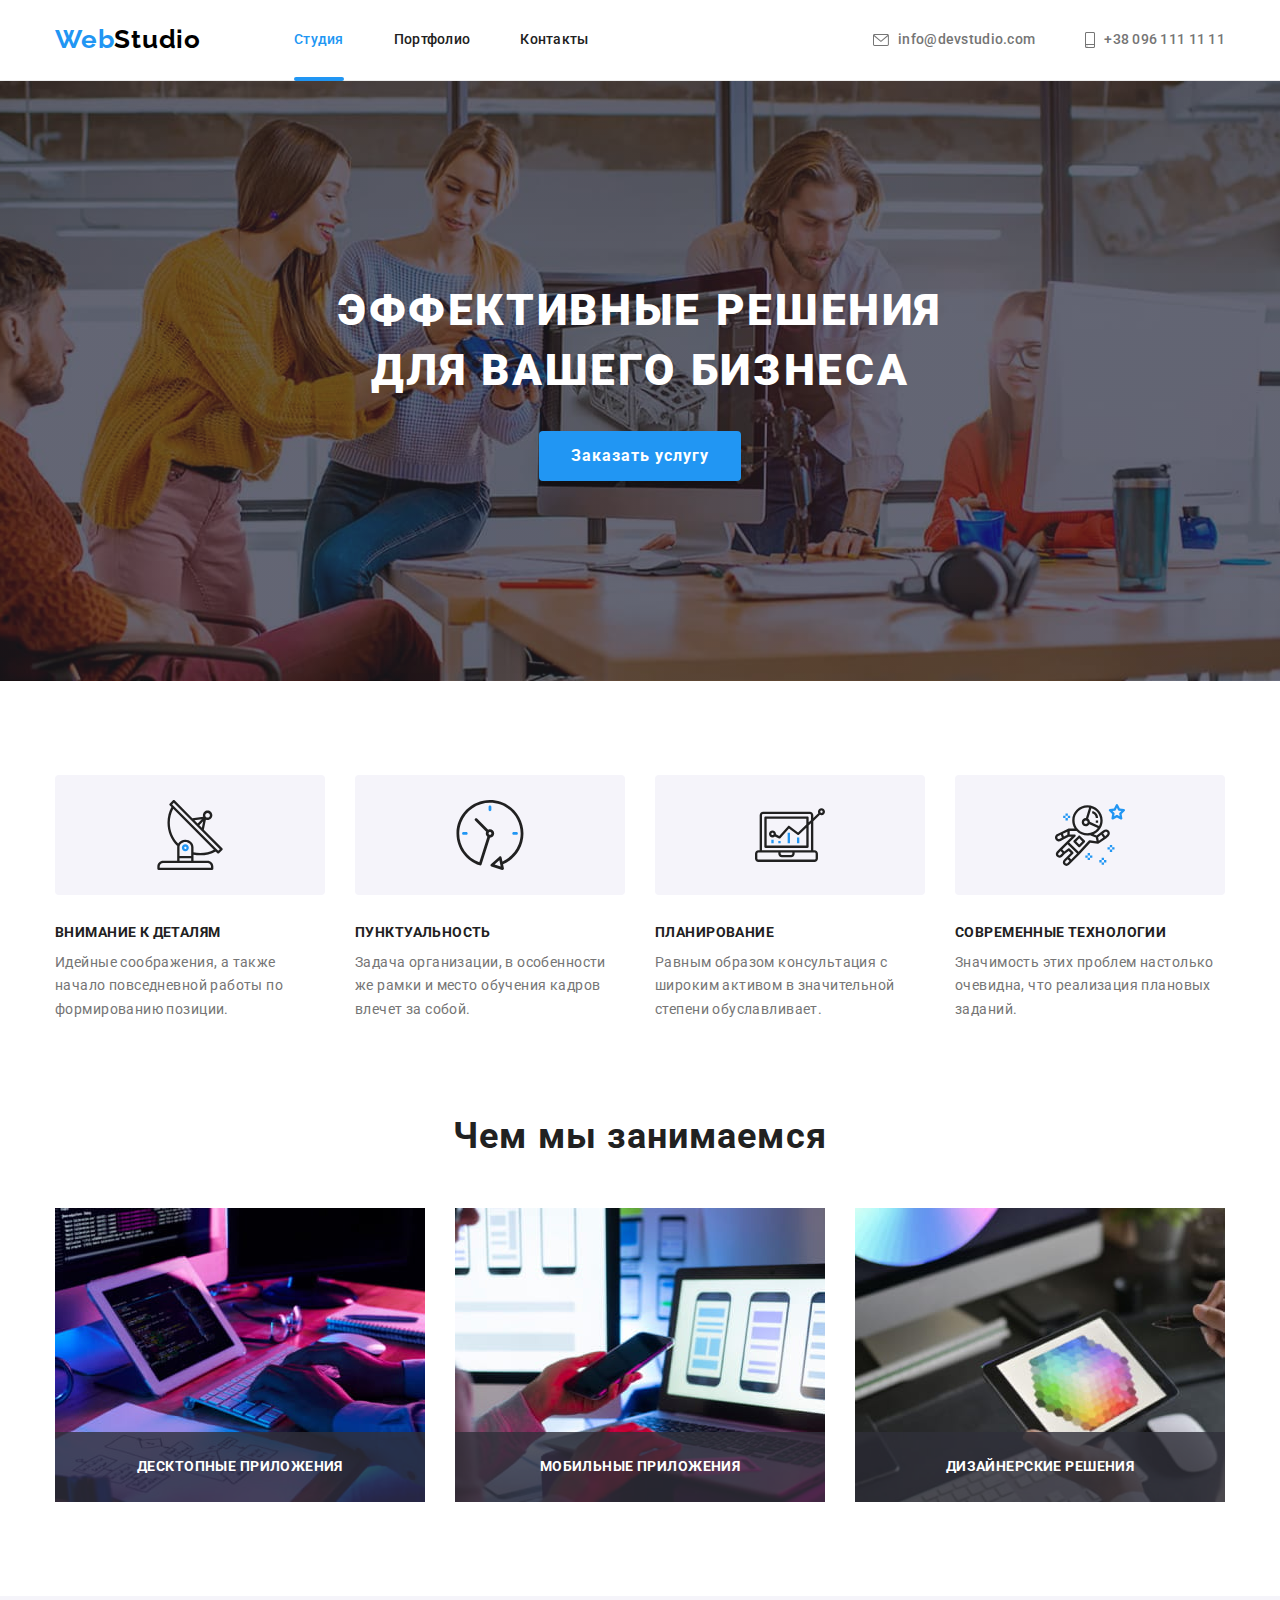
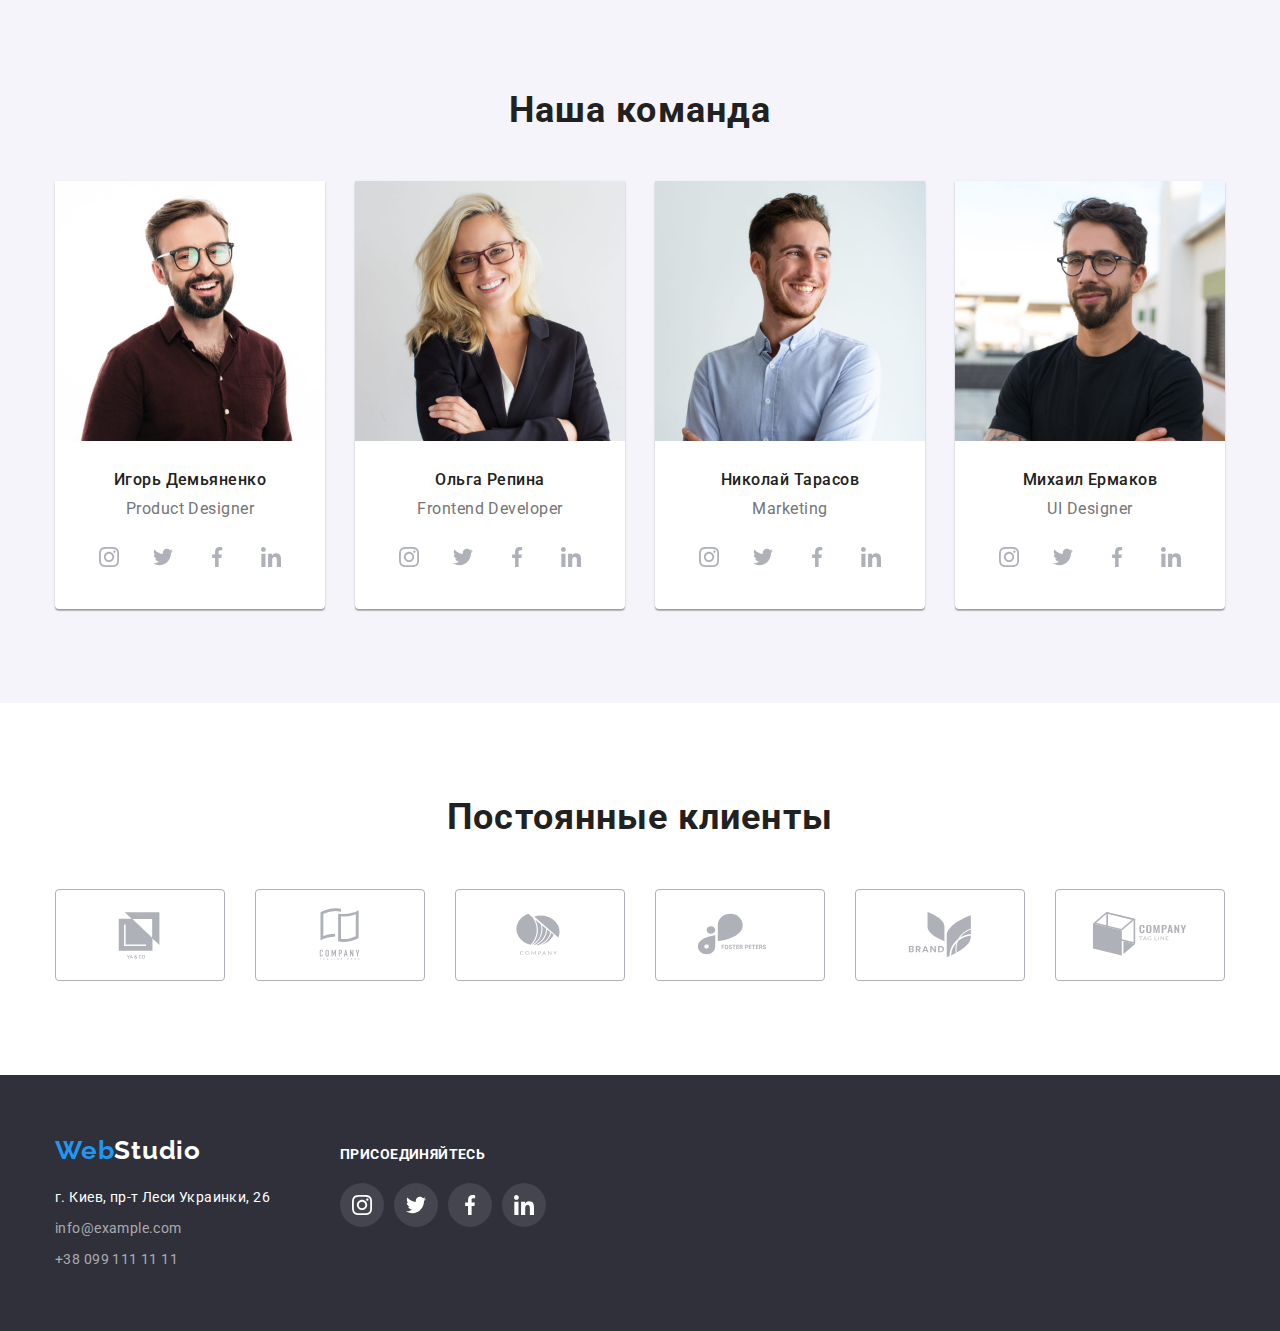
==== index.html @ 6e62b249 "start" ====
<!DOCTYPE html>
<html lang="en">
<head>
    <meta charset="UTF-8">
    <meta http-equiv="X-UA-Compatible" content="IE=edge">
    <meta name="viewport" content="width=device-width, initial-scale=1.0">
    <title>goit-markup-hw-05</title>
    <link rel="stylesheet" href="./css/modernnormalize.css">
    <link rel="stylesheet" href="./css/style.css">
    <link rel="preconnect" href="https://fonts.googleapis.com">
    <link rel="preconnect" href="https://fonts.gstatic.com" crossorigin>
    <link href="https://fonts.googleapis.com/css2?family=Montserrat:wght@400;700&family=Raleway:wght@700&family=Roboto:wght@400;500;700;900&display=swap"
          rel="stylesheet">
</head>
<body>
    <!--Шапка-->
    <header class="headr">
        <div class="container">
            <nav class="navigation">
                <a href="./index.html" class="logo headers-logo link">
                    <span class="web">Web</span>Studio
                </a>
                <ul class="navig-list list">
                    <li class="headr-list-content"><a class="navig-link studio link" href="./index.html">Студия</a></li>
                    <li class="headr-list-content"><a class="navig-link link" href="./portfolio.html">Портфолио</a></li>
                    <li class="headr-list-content"><a class="navig-link link" href="">Контакты</a></li>
                </ul>
            </nav>
            <ul class="contacts-list list">
                <li class="headr-list-content"><a class="headers-contacts link" href="mailto:info@devstudio.com">
                    <svg class="headers-contacts-icon"><use href="./images/icons.svg#icon-mail"></use>
                    </svg>
                    info@devstudio.com
                </a>
                </li>
                <li class="headr-list-content"><a class="headers-contacts link" href="tel:+380961111111">
                    <svg class="headers-contacts-tel">
                        <use href="./images/icons.svg#icon-smartphone"></use>
                    </svg>
                    +38 096 111 11 11
                </a></li>
            </ul>
        </div> 
                
    </header>
    <main>
    <!--Герой-->   
        <section class="hero">
            <div class="container">
                <h1 class="hero-title title">Эффективные решения для вашего бизнеса</h1>
                <button data-modal-open class="main-butn" type="button">Заказать услугу</button>
            </div>
            <div data-modal class="backdrop is-hidden">
                <div class="modal">
                    
                    <button  data-modal-close class="close-btn" type="button">
                        <svg width="18px" height="18px" class="svg-close">
                            <use href="./images/icons.svg#icon-close">

                            </use>
                        </svg>
                    </button>
                    
                </div>

            </div>
        </section>
    <!--Наши плюсы (скрытый заголовок)--> 
    <section class="services section">
        <div class="container">
            <!-- Скрытый заголовок-->
            <h2 class="visually-hidden">Наши плюсы</h2>
            <ul class="services-list list">
                <li class="services-list-content">
                    <div class="services-picture">
                        <svg class="services-icon">
                            <use href="./images/icons.svg#icon-antenna">
                            </use>
                        </svg>
                    </div>
                    <h3 class="services-titles">Внимание к деталям</h3>
                    <p class="services-description">Идейные соображения, а также начало повседневной работы по формированию позиции.
                    </p>
                </li>
                <li class="services-list-content">
                    <div class="services-picture">
                        <svg class="services-icon">
                            <use href="./images/icons.svg#icon-clock">
                            </use>
                        </svg>
                    </div>
                    <h3 class="services-titles">Пунктуальность</h3>
                    <p class="services-description">Задача организации, в особенности же рамки и место обучения кадров влечет за
                        собой.</p>
                </li>
                <li class="services-list-content">
                    <div class="services-picture">
                        <svg class="services-icon">
                            <use href="./images/icons.svg#icon-diagram">
                            </use>
                        </svg>
                    </div>
                    <h3 class="services-titles">Планирование</h3>
                    <p class="services-description">Равным образом консультация с широким активом в значительной степени
                        обуславливает.</p>
                </li>
                <li class="services-list-content">
                    <div class="services-picture">
                        <svg class="services-icon">
                            <use href="./images/icons.svg#icon-astronaut">
                            </use>
                        </svg>
                    </div>
                    <h3 class="services-titles">Современные технологии</h3>
                    <p class="services-description">Значимость этих проблем настолько очевидна, что реализация плановых заданий.</p>
                </li>
            </ul>
        </div>
    </section>
    <!--Чем мы занимаемся-->
    <section class="our-job section">
       <div class="container">
            <h2 class="our-job-title">Чем мы занимаемся</h2>
            <ul class="our-job-list list">
                <li class="oj-list-content">
                    <img src="./images/box1.jpg" alt="Десктопные приложения" width="370"><div class="img-name">Десктопные приложения</div>
                </li>
                <li class="oj-list-content">
                    <img src="./images/box2.jpg" alt="Мобильные приложения" width="370"><div class="img-name">Мобильные приложения</div>
                </li>
                <li class="oj-list-content">
                    <img src="./images/box3.jpg" alt="Дизайнерские решения" width="370"><div class="img-name">Дизайнерские решения</div>
                </li>
            </ul>
       </div>
    </section>
    <!--Наша команда-->
    <section class="our-team section">
        <div class="container">
            <h2 class="our-team-title">Наша команда</h2>
            <ul class="our-team-list list">             
                <li class="list-content-team">
                    <img src="./images/worker1.jpg" alt="worker" width="270">
                    <div class="worker-box">
                    <h3 class="worker-title">Игорь Демьяненко</h3>
                    <p class="position">Product Designer</p>
                    <ul class="worker-icons list">
                        <li><a class="worker-link link" href=""><svg class="worker-icon">
                                    <use href="./images/icons.svg#icon-insta"></use>
                                    </svg>
                            </a>
                        </li>
                        <li><a class="worker-link link" href=""><svg class="worker-icon">
                                    <use href="./images/icons.svg#icon-twitter"></use>
                                </svg>
                            </a>
                        </li>
                        <li><a class="worker-link link" href=""><svg class="worker-icon">
                                    <use href="./images/icons.svg#icon-facebook"></use>
                                </svg>
                            </a>
                        </li>
                        <li><a class="worker-link link" href=""><svg class="worker-icon">
                                    <use href="./images/icons.svg#icon-linkedin"></use>
                                </svg>
                            </a>
                        </li>
                    </ul>
                    </div>
                </li>
                <li class="list-content-team">
                    <img src="./images/worker2.jpg" alt="worker" width="270">
                    <div class="worker-box">
                    <h3 class="worker-title">Ольга Репина</h3>
                    <p class="position">Frontend Developer</p>
                    <ul class="worker-icons list">
                        <li><a class="worker-link link" href=""><svg class="worker-icon">
                                    <use href="./images/icons.svg#icon-insta"></use>
                                </svg>
                            </a>
                        </li>
                        <li><a class="worker-link link" href=""><svg class="worker-icon">
                                    <use href="./images/icons.svg#icon-twitter"></use>
                                </svg>
                            </a>
                        </li>
                        <li><a class="worker-link link" href=""><svg class="worker-icon">
                                    <use href="./images/icons.svg#icon-facebook"></use>
                                </svg>
                            </a>
                        </li>
                        <li><a class="worker-link link" href=""><svg class="worker-icon">
                                    <use href="./images/icons.svg#icon-linkedin"></use>
                                </svg>
                            </a>
                        </li>
                    </ul>
                    </div>
                </li>
                <li class="list-content-team">
                    <img src="./images/worker3.jpg" alt="worker" width="270">
                    <div class="worker-box">
                    <h3 class="worker-title">Николай Тарасов</h3>
                    <p class="position">Marketing</p>
                    <ul class="worker-icons list">
                        <li><a class="worker-link link"  href=""><svg class="worker-icon">
                                    <use href="./images/icons.svg#icon-insta"></use>
                                </svg>
                            </a>
                        </li>
                        <li><a class="worker-link link"  href=""><svg class="worker-icon">
                                    <use href="./images/icons.svg#icon-twitter"></use>
                                </svg>
                            </a>
                        </li>
                        <li><a class="worker-link link"  href=""><svg class="worker-icon">
                                    <use href="./images/icons.svg#icon-facebook"></use>
                                </svg>
                            </a>
                        </li>
                        <li><a class="worker-link link"  href=""><svg class="worker-icon">
                                    <use href="./images/icons.svg#icon-linkedin"></use>
                                </svg>
                            </a>
                        </li>
                    </ul>
                    </div>
                </li>
                <li class="list-content-team">
                    <img src="./images/worker4.jpg" alt="worker" width="270">
                    <div class="worker-box">
                    <h3 class="worker-title">Михаил Ермаков</h3>
                    <p class="position">UI Designer</p>
                    <ul class="worker-icons list">
                        <li><a class="worker-link link" href=""><svg class="worker-icon">
                                    <use href="./images/icons.svg#icon-insta"></use>
                                </svg>
                            </a>
                        </li>
                        <li><a class="worker-link link" href=""><svg class="worker-icon">
                                    <use href="./images/icons.svg#icon-twitter"></use>
                                </svg>
                            </a>
                        </li>
                        <li><a class="worker-link link" href=""><svg class="worker-icon">
                                    <use href="./images/icons.svg#icon-facebook"></use>
                                </svg>
                            </a>
                        </li>
                        <li><a class="worker-link link"  href=""><svg class="worker-icon">
                                    <use href="./images/icons.svg#icon-linkedin"></use>
                                </svg>
                            </a>
                        </li>
                    </ul>
                    </div>
                </li>
            </ul>
        </div>
    </section>
    <!--Клиенты-->
    <section class="clients">
        <div class="container">
            <h2 class="clients-title">Постоянные клиенты</h2>
            <ul class="clients-list list">
                <li class="clients-list-content">
                    <a href="" class="clients-link link" ><svg class="clients-icon" height="60" width="106"><use href="./images/icons.svg#icon-logoone"></use></svg></a>
                </li>
                <li class="clients-list-content">
                    <a href="" class="clients-link link"><svg class="clients-icon" height="60" width="106">
                            <use href="./images/icons.svg#icon-logotwo"></use>
                        </svg></a>
                </li>
                <li class="clients-list-content">
                    <a href="" class="clients-link link"><svg class="clients-icon" height="60" width="106">
                            <use href="./images/icons.svg#icon-logothree"></use>
                        </svg></a>
                </li>
                <li class="clients-list-content">
                    <a href="" class="clients-link link"><svg class="clients-icon" height="60" width="106">
                            <use href="./images/icons.svg#icon-logofour"></use>
                        </svg></a>
                </li>
                <li class="clients-list-content">
                    <a href="" class="clients-link link"><svg class="clients-icon" height="60" width="106">
                            <use href="./images/icons.svg#icon-logofive"></use>
                        </svg></a>
                </li>
                <li class="clients-list-content">
                    <a href="" class="clients-link link"><svg class="clients-icon" height="60" width="106">
                            <use href="./images/icons.svg#icon-logosix"></use>
                        </svg></a>
                </li>
            </ul>
        </div>
    </section>
    </main>
    <!--Подвал-->
    <footer class="footr">
        <div class="container cont-footer">
            <div class="nav-box">
            <a class="logo footers-logo link" href="./index.html">
                <span class="web">Web</span>Studio
            </a>
            <address class="adres">
                <ul class="adres-list list">
                    <li class="footr-list-content"><a class="fact-adres link" href="https://goo.gl/maps/tWHg3Sb9LDnPVepB7" target="_blank"
                            rel="noopener nofollow noreferrer">г. Киев, пр-т Леси Украинки, 26</a></li>
                    <li class="footr-list-content"><a class="second-adres link" href="mailto:info@example.com">info@example.com</a></li>
                    <li class="footr-list-content"><a class="second-adres link" href="tel:+380991111111">+38 099 111 11 11</a></li>
                </ul>
            </address>
            </div>
            <div class="networks">
                <h3 class="footer-title">Присоединяйтесь</h3>
                <ul class="networks-list list">
                    <li class="networks-list-content">
                        <a class="networks-link link" href=""><svg class="networks-icon">
                                <use href="./images/icons.svg#icon-insta"></use>
                            </svg>
                        </a>
                    </li>
                    <li class="networks-list-content">
                        <a class="networks-link link" href=""><svg class="networks-icon">
                                <use href="./images/icons.svg#icon-twitter"></use>
                            </svg>
                        </a>
                    </li>
                    <li class="networks-list-content">
                        <a class="networks-link link" href=""><svg class="networks-icon">
                                <use href="./images/icons.svg#icon-facebook"></use>
                            </svg>
                        </a>
                    </li>
                    <li class="networks-list-content">
                        <a class="networks-link link" href=""><svg class="networks-icon">
                                <use href="./images/icons.svg#icon-linkedin"></use>
                            </svg>
                        </a>
                    </li>
                </ul>
            
            </div>
        </div>
            
        
    </footer>
    <script src="./js/modal.js"></script>

</body>
</html>
---- css/modernnormalize.css ----
/*! modern-normalize v1.1.0 | MIT License | https://github.com/sindresorhus/modern-normalize */

/*
Document
========
*/

/**
Use a better box model (opinionated).
*/

*,
::before,
::after {
	box-sizing: border-box;
}

/**
1. Correct the line height in all browsers.
2. Prevent adjustments of font size after orientation changes in iOS.
3. Use a more readable tab size (opinionated).
*/

html {
	line-height: 1.15; /* 1 */
	-webkit-text-size-adjust: 100%; /* 2 */
	-moz-tab-size: 4; /* 3 */
	tab-size: 4; /* 3 */
}

/*
Sections
========
*/

/**
1. Remove the margin in all browsers.
2. Improve consistency of default fonts in all browsers. (https://github.com/sindresorhus/modern-normalize/issues/3)
*/

body {
	margin: 0; /* 1 */
	font-family:
		system-ui,
		-apple-system, /* Firefox supports this but not yet `system-ui` */
		'Segoe UI',
		Roboto,
		Helvetica,
		Arial,
		sans-serif,
		'Apple Color Emoji',
		'Segoe UI Emoji'; /* 2 */
}

/*
Grouping content
================
*/

/**
1. Add the correct height in Firefox.
2. Correct the inheritance of border color in Firefox. (https://bugzilla.mozilla.org/show_bug.cgi?id=190655)
*/

hr {
	height: 0; /* 1 */
	color: inherit; /* 2 */
}

/*
Text-level semantics
====================
*/

/**
Add the correct text decoration in Chrome, Edge, and Safari.
*/

abbr[title] {
	text-decoration: underline dotted;
}

/**
Add the correct font weight in Edge and Safari.
*/

b,
strong {
	font-weight: bolder;
}

/**
1. Improve consistency of default fonts in all browsers. (https://github.com/sindresorhus/modern-normalize/issues/3)
2. Correct the odd 'em' font sizing in all browsers.
*/

code,
kbd,
samp,
pre {
	font-family:
		ui-monospace,
		SFMono-Regular,
		Consolas,
		'Liberation Mono',
		Menlo,
		monospace; /* 1 */
	font-size: 1em; /* 2 */
}

/**
Add the correct font size in all browsers.
*/

small {
	font-size: 80%;
}

/**
Prevent 'sub' and 'sup' elements from affecting the line height in all browsers.
*/

sub,
sup {
	font-size: 75%;
	line-height: 0;
	position: relative;
	vertical-align: baseline;
}

sub {
	bottom: -0.25em;
}

sup {
	top: -0.5em;
}

/*
Tabular data
============
*/

/**
1. Remove text indentation from table contents in Chrome and Safari. (https://bugs.chromium.org/p/chromium/issues/detail?id=999088, https://bugs.webkit.org/show_bug.cgi?id=201297)
2. Correct table border color inheritance in all Chrome and Safari. (https://bugs.chromium.org/p/chromium/issues/detail?id=935729, https://bugs.webkit.org/show_bug.cgi?id=195016)
*/

table {
	text-indent: 0; /* 1 */
	border-color: inherit; /* 2 */
}

/*
Forms
=====
*/

/**
1. Change the font styles in all browsers.
2. Remove the margin in Firefox and Safari.
*/

button,
input,
optgroup,
select,
textarea {
	font-family: inherit; /* 1 */
	font-size: 100%; /* 1 */
	line-height: 1.15; /* 1 */
	margin: 0; /* 2 */
}

/**
Remove the inheritance of text transform in Edge and Firefox.
*/

button,
select {
	text-transform: none;
}

/**
Correct the inability to style clickable types in iOS and Safari.
*/

button,
[type='button'],
[type='reset'],
[type='submit'] {
	-webkit-appearance: button;
}

/**
Remove the inner border and padding in Firefox.
*/

::-moz-focus-inner {
	border-style: none;
	padding: 0;
}

/**
Restore the focus styles unset by the previous rule.
*/

:-moz-focusring {
	outline: 1px dotted ButtonText;
}

/**
Remove the additional ':invalid' styles in Firefox.
See: https://github.com/mozilla/gecko-dev/blob/2f9eacd9d3d995c937b4251a5557d95d494c9be1/layout/style/res/forms.css#L728-L737
*/

:-moz-ui-invalid {
	box-shadow: none;
}

/**
Remove the padding so developers are not caught out when they zero out 'fieldset' elements in all browsers.
*/

legend {
	padding: 0;
}

/**
Add the correct vertical alignment in Chrome and Firefox.
*/

progress {
	vertical-align: baseline;
}

/**
Correct the cursor style of increment and decrement buttons in Safari.
*/

::-webkit-inner-spin-button,
::-webkit-outer-spin-button {
	height: auto;
}

/**
1. Correct the odd appearance in Chrome and Safari.
2. Correct the outline style in Safari.
*/

[type='search'] {
	-webkit-appearance: textfield; /* 1 */
	outline-offset: -2px; /* 2 */
}

/**
Remove the inner padding in Chrome and Safari on macOS.
*/

::-webkit-search-decoration {
	-webkit-appearance: none;
}

/**
1. Correct the inability to style clickable types in iOS and Safari.
2. Change font properties to 'inherit' in Safari.
*/

::-webkit-file-upload-button {
	-webkit-appearance: button; /* 1 */
	font: inherit; /* 2 */
}

/*
Interactive
===========
*/

/*
Add the correct display in Chrome and Safari.
*/

summary {
	display: list-item;
}
---- css/style.css ----
*,
*::before,
*::after {
  box-sizing: border-box;
}
h1,
h2,
h3,
h4,
h5,
h6,
p {
  margin: 0;
}
ul {
  padding: 0;
  margin: 0;
}
img {
  display: block;
}

:root {
  --main-font: 'Roboto';
  --secondary-font: 'Raleway';
  --main-text-color: #212121;
  --primyry-text-color: #757575;
  --secondary-color: #2196f3;
  --bacnd-color: #ffffff;
  --logo-color: #000000;
  --hero-foot-color: #2f303a;
  --dysine-color: #f5f4fa;
  --adress-color: rgba(255, 255, 255, 0.6);
  --categorie-color: #eeeeee;
  --button-color: #188ce8;
  --icon-color: #afb1b8;
}
.container {
  width: 1200px;
  margin: 0 auto;
  padding-left: 15px;
  padding-right: 15px;
}

/* BODY */
body {
  color: var(--main-text-color);
  font-family: var(--main-font), sans-serif;
  font-weight: 400;
}
.list {
  list-style-type: none;
}
.link {
  text-decoration: none;
  display: block;
}
.section {
  padding-top: 94px;
  padding-bottom: 94px;
}
/* Стили Шапки */
.navig-link.studio {
  color: var(--secondary-color);
}
.navig-link.portfolio {
  color: var(--secondary-color);
}
.logo {
  font-family: var(--secondary-font);
  font-weight: 700;
  font-size: 26px;
  line-height: 1.2;
  letter-spacing: 0.03em;
}
.headers-logo {
  color: var(--logo-color);
}
.web {
  color: var(--secondary-color);
}
.navig-link {
  position: relative;
  font-weight: 500;
  font-size: 14px;
  line-height: 1.14;
  letter-spacing: 0.02em;
  color: var(--main-text-color);
  text-decoration: none;
  padding-top: 32px;
  padding-bottom: 32px;
  transition: color 250ms cubic-bezier(0.4, 0, 0.2, 1);
}

.navig-link.studio::after {
  position: absolute;
  bottom: -1px;
  content: '';
  display: block;
  width: 100%;
  height: 4px;
  border-radius: 2px;
  background-color: var(--secondary-color);
}
.navig-link.portfolio::after {
  position: absolute;
  bottom: -1px;
  content: '';
  display: block;
  width: 100%;
  height: 4px;
  border-radius: 2px;
  background-color: var(--secondary-color);
}

.navig-link:hover {
  color: var(--secondary-color);
}
.navig-link:focus {
  color: var(--secondary-color);
}
.headers-contacts {
  display: inline-flex;
  align-items: center;
  font-weight: 500;
  line-height: 1.14;
  letter-spacing: 0.02em;
  font-size: 14px;
  color: var(--primyry-text-color);
  text-decoration: none;
  padding-top: 32px;
  padding-bottom: 32px;

  transition: color 250ms cubic-bezier(0.4, 0, 0.2, 1);
}
.headers-contacts-icon {
  fill: var(--primyry-text-color);
  display: inline-block;
  width: 16px;
  height: 12px;
  margin-right: 9px;
  transition: fill 250ms cubic-bezier(0.4, 0, 0.2, 1);
}
.headers-contacts:hover .headers-contacts-icon,
.headers-contacts:focus .headers-contacts-icon {
  fill: var(--secondary-color);
}
.headers-contacts-tel {
  fill: var(--primyry-text-color);
  display: inline-block;
  width: 10px;
  height: 16px;
  margin-right: 9px;
  transition: fill 250ms cubic-bezier(0.4, 0, 0.2, 1);
}
.headers-contacts:hover .headers-contacts-tel,
.headers-contacts:focus .headers-contacts-tel {
  fill: var(--secondary-color);
}

.headers-contacts:hover,
.headers-contacts:focus {
  color: var(--secondary-color);
}

.headr {
  border-bottom: 1px solid #ececec;
}
.headr > .container {
  display: flex;
  align-items: center;
}
.navigation {
  display: flex;
  align-items: center;
}
.navig-list {
  display: flex;
  align-items: center;
  margin-left: 93px;
}
.contacts-list {
  display: flex;
  align-items: center;
  margin-left: auto;
}
.headr-list-content:not(:last-child) {
  margin-right: 50px;
}
/* Герой */

.hero {
  max-width: 1600px;
  background-color: var(--hero-foot-color);
  background-image: linear-gradient(to right, rgba(47, 48, 58, 0.4), rgba(47, 48, 58, 0.4)),
    url('../images/background.jpg');
  background-size: cover;
  background-repeat: no-repeat;
  background-position: center;
  text-align: center;
  padding: 200px 0;
  margin: 0 auto;
}
.hero > .container {
  padding: 0 0;
}
.hero-title {
  font-weight: 900;
  font-size: 44px;
  line-height: 1.36;
  max-width: 696px;

  letter-spacing: 0.06em;
  text-transform: uppercase;
  color: var(--bacnd-color);

  margin: 0 auto 30px auto;
}
.main-butn {
  font-family: var(--main-font);
  cursor: pointer;
  background: var(--secondary-color);
  box-shadow: 0px 4px 4px rgba(0, 0, 0, 0.15);
  border-radius: 4px;
  border: none;
  min-width: 200px;
  padding: 10px 32px;
  /* for text button */
  font-weight: 700;
  font-size: 16px;
  line-height: 1.87;
  align-items: center;
  letter-spacing: 0.06em;

  color: var(--bacnd-color);
  transition: background-color 250ms cubic-bezier(0.4, 0, 0.2, 1);
}
.main-butn:hover {
  background-color: var(--button-color);
}
.main-butn:focus {
  background-color: var(--button-color);
}

/* модалка */
.backdrop {
  position: fixed;
  top: 0;
  left: 0;
  width: 100%;
  height: 100%;
  background-color: rgba(0, 0, 0, 0.2);
  transition-property: transform, opacity, visibility;
  transition-duration: 250ms;
  transition-timing-function: cubic-bezier(0.4, 0, 0.2, 1);
}
.backdrop.is-hidden {
  transform: scale(0.7);
  opacity: 0;
  pointer-events: none;
  visibility: hidden;
}
.modal {
  position: absolute;
  width: 528px;
  height: 581px;
  background-color: var(--bacnd-color);
  top: 50%;
  left: 50%;
  transform: translate(-50%, -50%);

  box-shadow: 0px 1px 3px rgba(0, 0, 0, 0.12), 0px 1px 1px rgba(0, 0, 0, 0.14),
    0px 2px 1px rgba(0, 0, 0, 0.2);
  border-radius: 4px;
}
.close-btn {
  cursor: pointer;
  position: absolute;
  top: 8px;
  right: 8px;
  width: 30px;
  height: 30px;
  background-color: var(--bacnd-color);
  border: 1px solid rgba(0, 0, 0, 0.1);
  border-radius: 50%;
}
.svg-close {
  position: absolute;
  top: 50%;
  left: 50%;
  transform: translate(-50%, -50%);
  fill: var(--logo-color);
}
.close-btn:focus,
.close-btn:hover {
  border-color: var(--button-color);
}
.close-btn:focus .svg-close,
.close-btn:hover .svg-close {
  fill: var(--button-color);
}
/* Наши плюсы */
.services-picture {
  display: flex;
  justify-content: center;
  align-items: center;
  margin-bottom: 30px;
  width: 270px;
  height: 120px;
  background-color: var(--dysine-color);
  border-radius: 4px;
}
.services-icon {
  width: 70px;
  height: 70px;
}
.services-list {
  display: flex;
  align-items: center;
}
.services-list-content {
  width: 270px;
}
.services-list-content:not(:last-child) {
  margin-right: 30px;
}
.services-titles {
  font-weight: 700;
  font-size: 14px;
  line-height: 1.14;
  letter-spacing: 0.03em;
  text-transform: uppercase;
  margin-bottom: 10px;
}
.services-description {
  font-size: 14px;
  line-height: 1.7;
  letter-spacing: 0.03em;
  color: var(--primyry-text-color);
}
/* Чем мы занимаемся */
.our-job.section {
  padding-top: 0px;
}
.our-job-title {
  font-weight: 700;
  line-height: 1.16;
  text-align: center;
  letter-spacing: 0.03em;
  font-size: 36px;
  margin-bottom: 50px;
}
.our-job-list {
  display: flex;
}
.oj-list-content {
  position: relative;
  width: 370px;
}
.oj-list-content:not(:last-child) {
  margin-right: 30px;
}
.img-name {
  position: absolute;
  bottom: 0;
  padding-top: 27px;
  padding-bottom: 27px;
  width: 100%;

  font-weight: 700;
  font-size: 14px;
  line-height: 1.14;
  text-align: center;
  letter-spacing: 0.03em;
  text-transform: uppercase;
  color: var(--bacnd-color);

  background-color: rgba(47, 48, 58, 0.8);
}
/* Наша команда */
.our-team {
  background-color: var(--dysine-color);
}
.our-team-title {
  font-weight: 700;
  line-height: 1.16;
  text-align: center;
  letter-spacing: 0.03em;
  font-size: 36px;
  margin-bottom: 50px;
}
.our-team-list {
  display: flex;
}
.worker-icons {
  display: flex;
  align-items: center;
  justify-content: space-between;
}
.worker-icon {
  width: 20px;
  height: 20px;
  fill: var(--icon-color);
  transition: fill 250ms cubic-bezier(0.4, 0, 0.2, 1);
}
.worker-link {
  display: flex;
  justify-content: center;
  align-items: center;
  width: 44px;
  height: 44px;
  background-color: var(--bacnd-color);
  border-radius: 50%;
  transition: background-color 250ms cubic-bezier(0.4, 0, 0.2, 1);
}
.worker-link:hover,
.worker-link:focus {
  background-color: var(--secondary-color);
}
.worker-link:hover .worker-icon,
.worker-link:focus .worker-icon {
  fill: var(--bacnd-color);
}

.list-content-team {
  background-color: var(--bacnd-color);
  border-radius: 0px 0px 4px 4px;
  box-shadow: 0px 1px 3px rgba(0, 0, 0, 0.12), 0px 1px 1px rgba(0, 0, 0, 0.14),
    0px 2px 1px rgba(0, 0, 0, 0.2);

  width: 270px;
}
.list-content-team:not(:last-child) {
  margin-right: 30px;
}
.worker-box {
  padding: 30px 32px;
}
.worker-title {
  font-weight: 500;
  line-height: 1.18;
  text-align: center;
  letter-spacing: 0.03em;
  font-size: 16px;

  margin-bottom: 10px;
}
.position {
  font-size: 16px;
  line-height: 1.18;
  text-align: center;
  letter-spacing: 0.03em;
  color: var(--primyry-text-color);

  margin-bottom: 16px;
}
/* Клиенты */
.clients {
  padding-top: 94px;
  padding-bottom: 94px;
}
.clients-title {
  font-weight: 700;
  font-size: 36px;
  line-height: 1.16;
  text-align: center;
  letter-spacing: 0.03em;

  margin-bottom: 50px;
}
.clients-list {
  display: flex;
  justify-content: center;
}
.clients-list-content:not(:last-child) {
  margin-right: 30px;
}

.clients-icon {
  fill: var(--icon-color);
  transition: fill 250ms cubic-bezier(0.4, 0, 0.2, 1);
}
.clients-link {
  background-color: var(--bacnd-color);
  display: flex;
  justify-content: center;
  align-items: center;
  width: 170px;
  height: 92px;
  border: 1px solid var(--icon-color);
  border-radius: 4px;
  transition: border-color 250ms cubic-bezier(0.4, 0, 0.2, 1);
}
.clients-link:hover .clients-icon,
.clients-link:focus .clients-icon {
  fill: var(--secondary-color);
}
.clients-link:hover,
.clients-link:focus {
  border-color: var(--secondary-color);
}
/* Подвал */
.footr {
  background-color: var(--hero-foot-color);
  padding-top: 60px;
  padding-bottom: 60px;
}
.adres {
  font-style: normal;
}
.footers-logo {
  color: var(--bacnd-color);
  margin-bottom: 20px;
}
.fact-adres {
  font-size: 14px;
  letter-spacing: 0.03em;
  line-height: 1.7;
  color: var(--bacnd-color);
  transition: color 250ms cubic-bezier(0.4, 0, 0.2, 1);
}
.second-adres {
  font-size: 14px;
  line-height: 1.7;
  letter-spacing: 0.03em;
  color: var(--adress-color);
  transition: color 250ms cubic-bezier(0.4, 0, 0.2, 1);
}
/* что бы футер небыл шире */
.footr-list-content:not(:last-child) {
  margin-bottom: 7px;
}
.fact-adres:hover {
  color: var(--secondary-color);
}
.second-adres:hover {
  color: var(--secondary-color);
}
.fact-adres:focus {
  color: var(--secondary-color);
}
.second-adres:focus {
  color: var(--secondary-color);
}
.footer-title {
  font-weight: 700;
  margin-bottom: 20px;

  font-size: 14px;
  line-height: 1.14;
  letter-spacing: 0.03em;
  text-transform: uppercase;
  color: var(--bacnd-color);
}
.networks {
  margin-left: 70px;
}
.networks-list {
  display: flex;
  align-items: center;
}
.networks-icon {
  width: 20px;
  height: 20px;
  fill: var(--bacnd-color);
}
.networks-list-content:not(:last-child) {
  margin-right: 10px;
}
.networks-link {
  display: flex;
  justify-content: center;
  align-items: center;
  width: 44px;
  height: 44px;
  background-color: rgba(255, 255, 255, 0.1);
  border-radius: 50%;
  transition: background-color 250ms cubic-bezier(0.4, 0, 0.2, 1);
}
.networks-link:focus,
.networks-link:hover {
  background-color: var(--secondary-color);
}

.cont-footer {
  display: flex;
  align-items: baseline;
}
/* Категории */

.visually-hidden:not(:focus):not(:active) {
  position: absolute;

  width: 1px;
  height: 1px;
  margin: -1px;
  border: 0;
  padding: 0;

  white-space: nowrap;

  clip-path: inset(100%);
  clip: rect(0 0 0 0);
  overflow: hidden;
}

.secondary-butns {
  cursor: pointer;
  background-color: var(--dysine-color);
  border: none;
  border-radius: 4px;
  /* for text button */
  font-family: var(--main-font);
  font-weight: 500;
  font-size: 16px;
  line-height: 1.6;
  text-align: center;
  letter-spacing: 0.03em;

  padding: 6px 22px;
  min-width: 73px;

  transition: box-shadow 2500ms cubic-bezier(0.4, 0, 0.2, 1),
    background-color 2500ms cubic-bezier(0.4, 0, 0.2, 1), color 2500ms cubic-bezier(0.4, 0, 0.2, 1);
}
.secondary-butns:hover {
  background-color: var(--secondary-color);
  color: var(--bacnd-color);
  box-shadow: 0px 3px 1px rgba(0, 0, 0, 0.1), 0px 1px 2px rgba(0, 0, 0, 0.08),
    0px 2px 2px rgba(0, 0, 0, 0.12);
}
.secondary-butns:focus {
  background-color: var(--secondary-color);
  color: var(--bacnd-color);
  box-shadow: 0px 3px 1px rgba(0, 0, 0, 0.1), 0px 1px 2px rgba(0, 0, 0, 0.08),
    0px 2px 2px rgba(0, 0, 0, 0.12);
}
/* Селекторы категорий */
.img-overlay {
  position: relative;
  overflow: hidden;
}
.overlay {
  position: absolute;
  padding: 63px 24px;
  width: 100%;
  height: 100%;
  background-color: rgba(33, 150, 243, 0.9);
  top: 0;
  transform: translateY(101%);
  transition: transform 250ms cubic-bezier(0.4, 0, 0.2, 1);
}
.overlay-text {
  font-size: 18px;
  line-height: 1.55;
  letter-spacing: 0.03em;
  color: var(--bacnd-color);
}

.categorie {
  margin-right: 30px;
  margin-bottom: 30px;
  width: 370px;
}
.categorie-box {
  border: 1px solid var(--categorie-color);
  border-top: none;

  padding: 20px 24px;
}
.categorie:nth-last-child(-n + 3) {
  margin-bottom: 0px;
}
.categorie:nth-child(3n) {
  margin-right: 0px;
}

.categories-titles {
  font-weight: 700;
  font-size: 18px;
  line-height: 2;
  color: var(--main-text-color);

  margin-bottom: 4px;
}
.categories-description {
  font-size: 16px;
  line-height: 1.87;
  letter-spacing: 0.03em;
  color: var(--primyry-text-color);
}
.categories-list {
  display: flex;
  justify-content: center;
  margin-bottom: 50px;
}
.categories-list-content:not(:last-child) {
  margin-right: 8px;
}
.categories-img-list {
  display: flex;
  flex-wrap: wrap;
}
.categories-box {
  transition: box-shadow 250ms cubic-bezier(0.4, 0, 0.2, 1);
}
.categories-box:hover,
.categories-box:focus {
  box-shadow: 0px 1px 1px rgba(0, 0, 0, 0.12), 0px 4px 4px rgba(0, 0, 0, 0.06),
    1px 4px 6px rgba(0, 0, 0, 0.16);
}
.categories-box:hover .img-overlay .overlay,
.categories-box:focus .img-overlay .overlay {
  transform: translateY(0%);
}
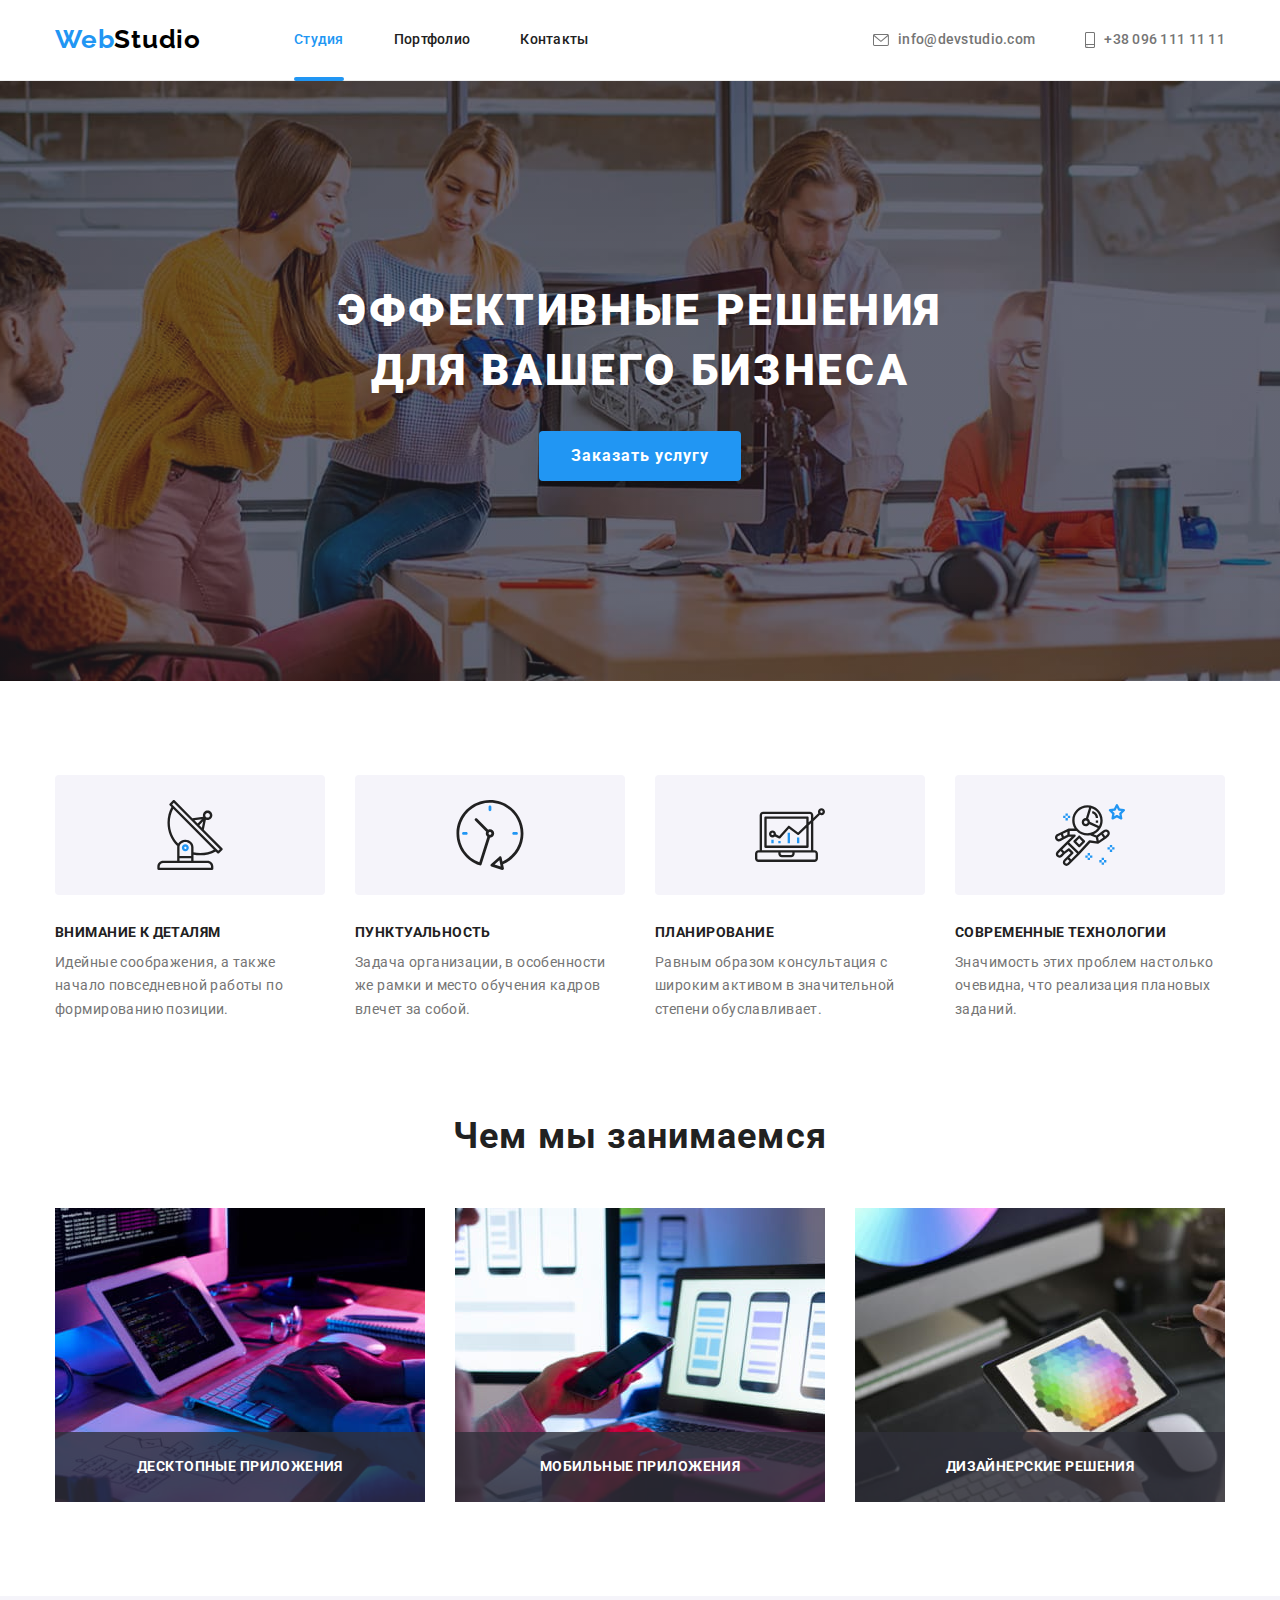
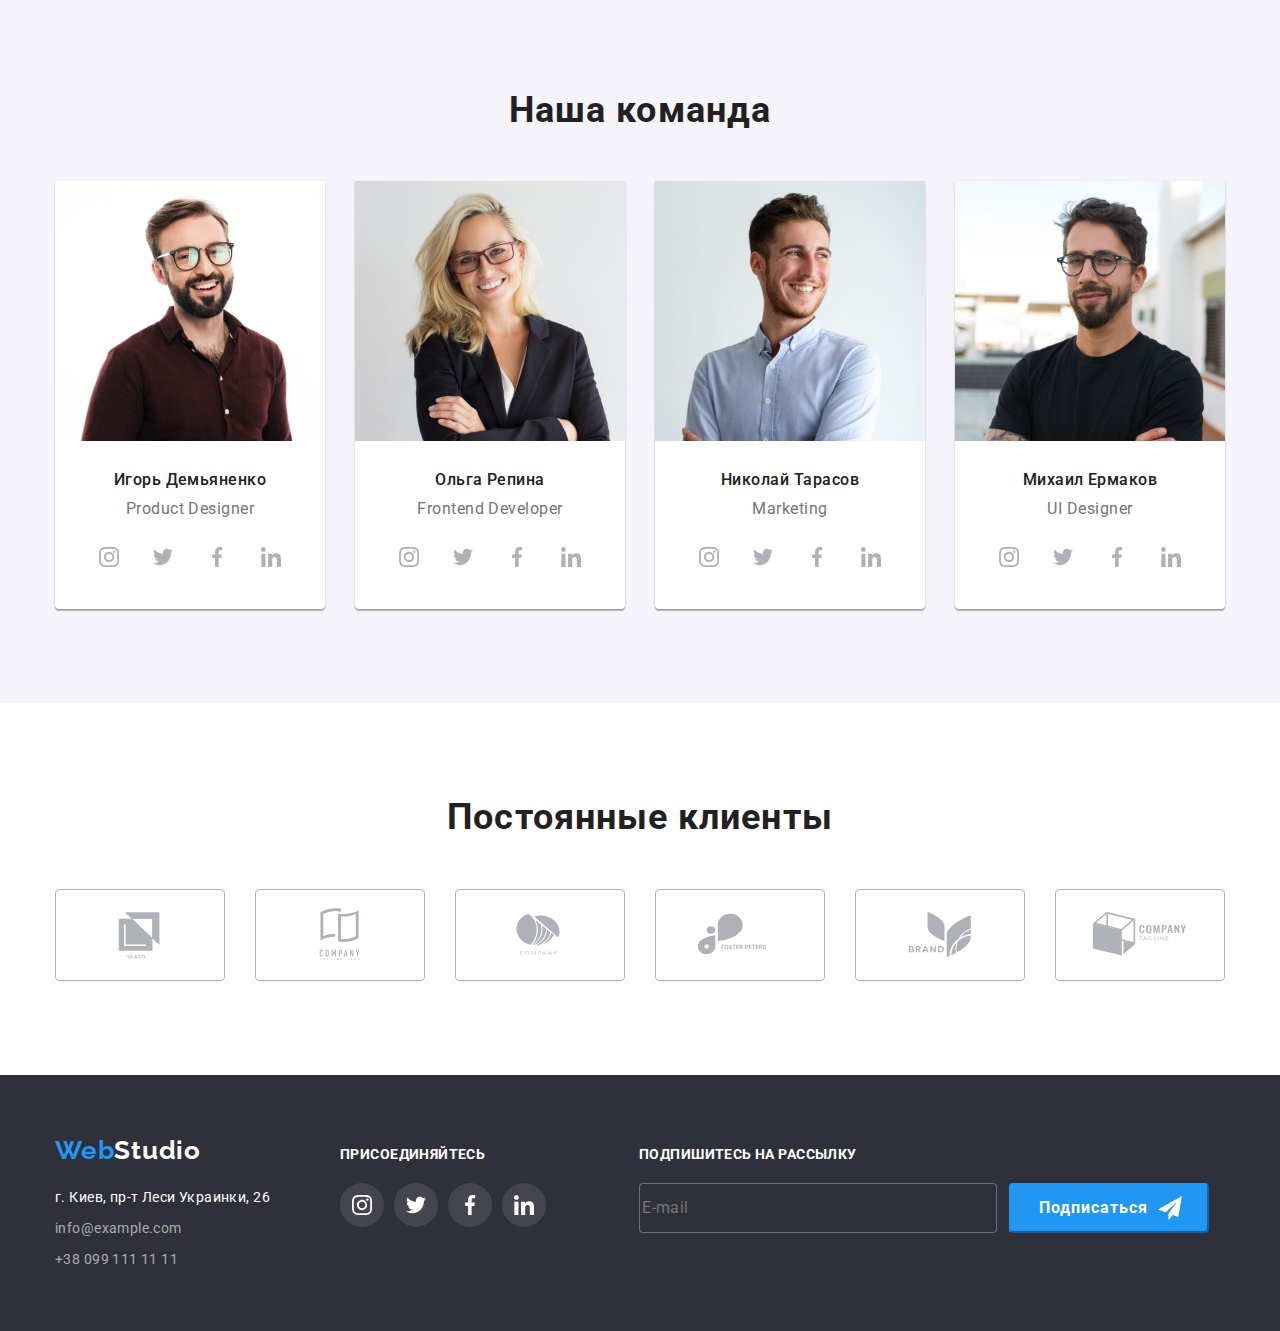
==== commit e886f635: "Сделал форму футера" ====
--- a/index.html
+++ b/index.html
@@ -341,6 +341,21 @@
                 </ul>
             
             </div>
+            <div class="mailing">
+                <h3 class="footer-title">Подпишитесь на рассылку</h3>
+                <form class="footer-form">
+                    <label class="label-form-ftr">
+                        <input type="email" name="email" class="input-form-ftr" placeholder="E-mail" />
+                    </label>
+                    <button type="submit" class="mail-btn">Подписаться <svg class="send-icon" width="24px" height="24px">
+                        <use href="./images/icons.svg#icon-send"></use>
+                        </svg>
+                    </button>
+                
+                </form>
+
+            </div>
+            
         </div>
             
         
--- a/css/style.css
+++ b/css/style.css
@@ -586,6 +586,52 @@
   display: flex;
   align-items: baseline;
 }
+
+/* форма футера */
+.mailing {
+  margin-left: 93px;
+}
+.footer-form {
+  display: flex;
+}
+.input-form-ftr {
+  font-size: 16px;
+  line-height: 1.25;
+  letter-spacing: 0.03em;
+
+  display: flex;
+  align-items: center;
+  height: 50px;
+  width: 358px;
+  background-color: var(--hero-foot-color);
+  border: 1px solid rgba(255, 255, 255, 0.3);
+  border-radius: 4px;
+}
+.mail-btn {
+  display: flex;
+
+  align-items: center;
+
+  font-weight: 700;
+  font-size: 16px;
+  line-height: 1.87;
+  letter-spacing: 0.06em;
+  color: var(--bacnd-color);
+
+  width: 200px;
+  height: 50px;
+  margin-left: 12px;
+  padding-left: 28px;
+  background-color: var(--secondary-color);
+  border-radius: 4px;
+  border-color: var(--secondary-color);
+}
+.send-icon {
+  margin-left: 10px;
+}
+.label-form-ftr {
+  color: tomato;
+}
 /* Категории */
 
 .visually-hidden:not(:focus):not(:active) {
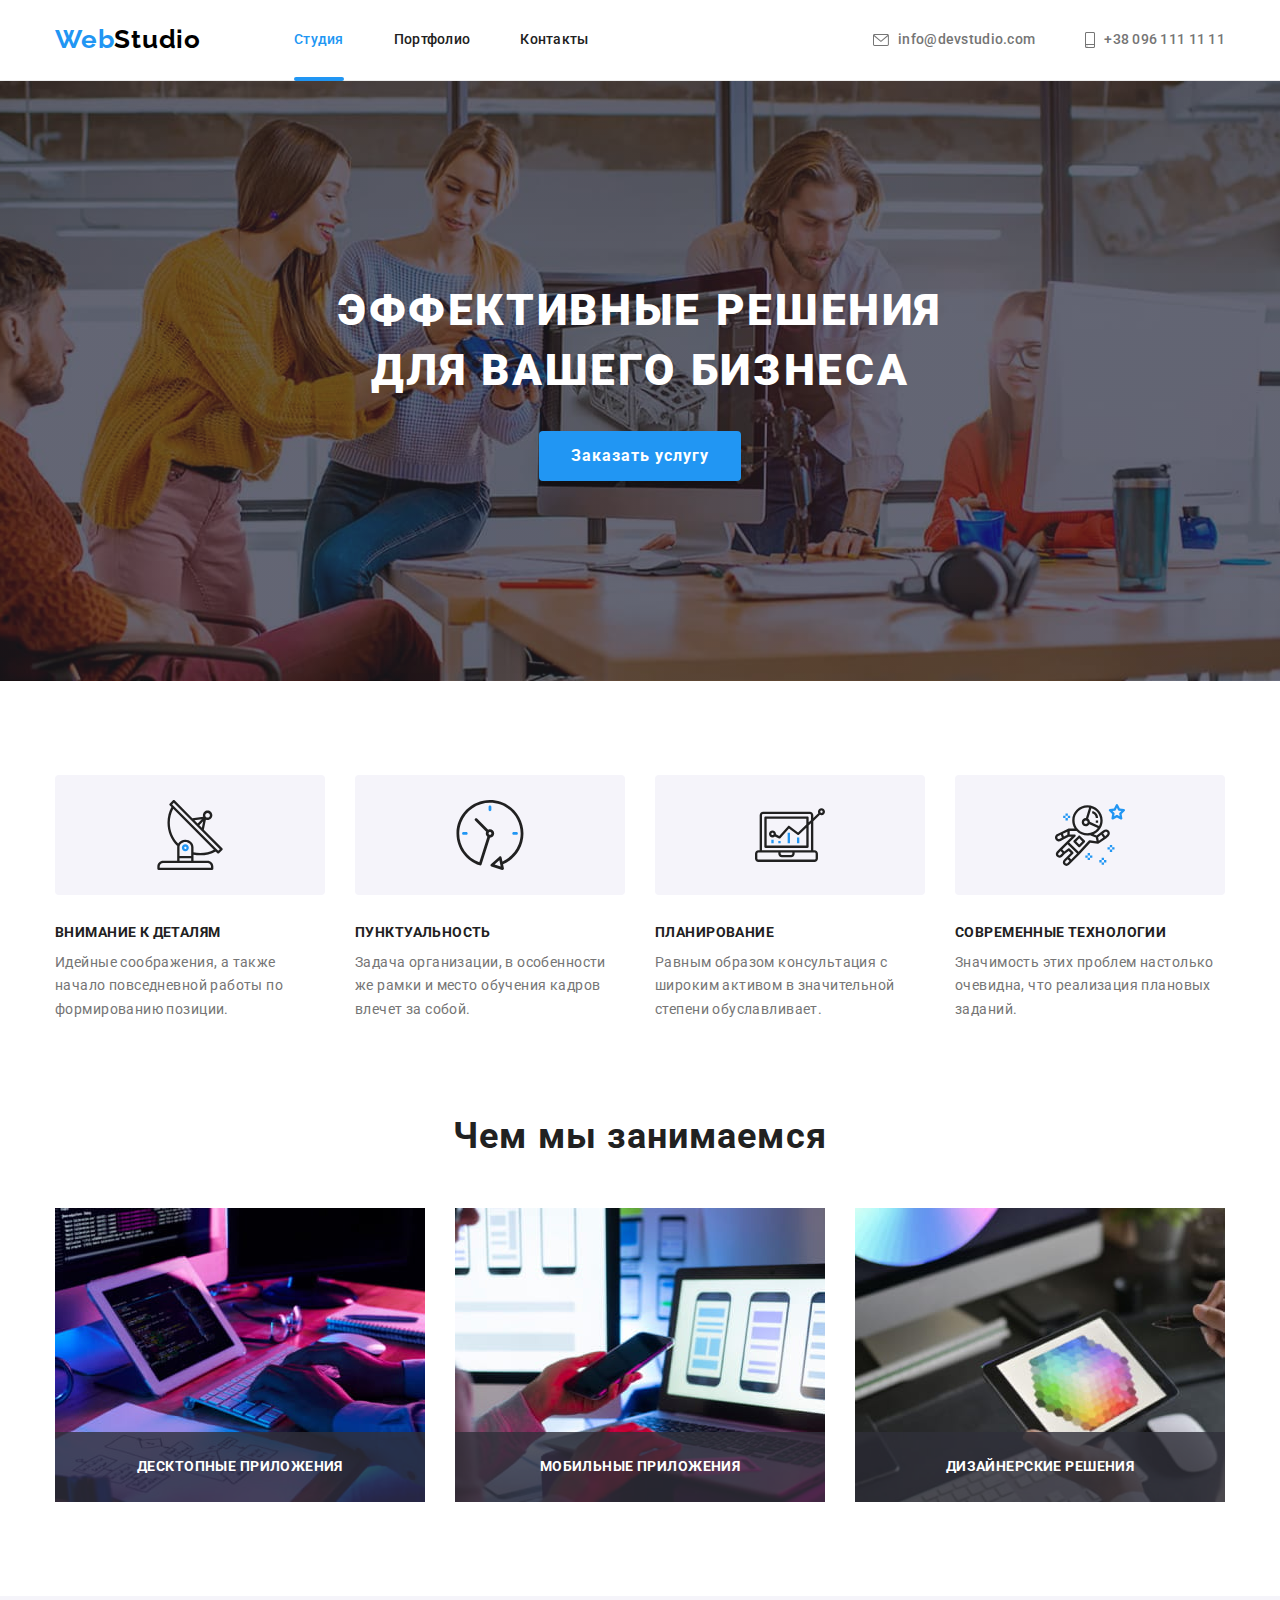
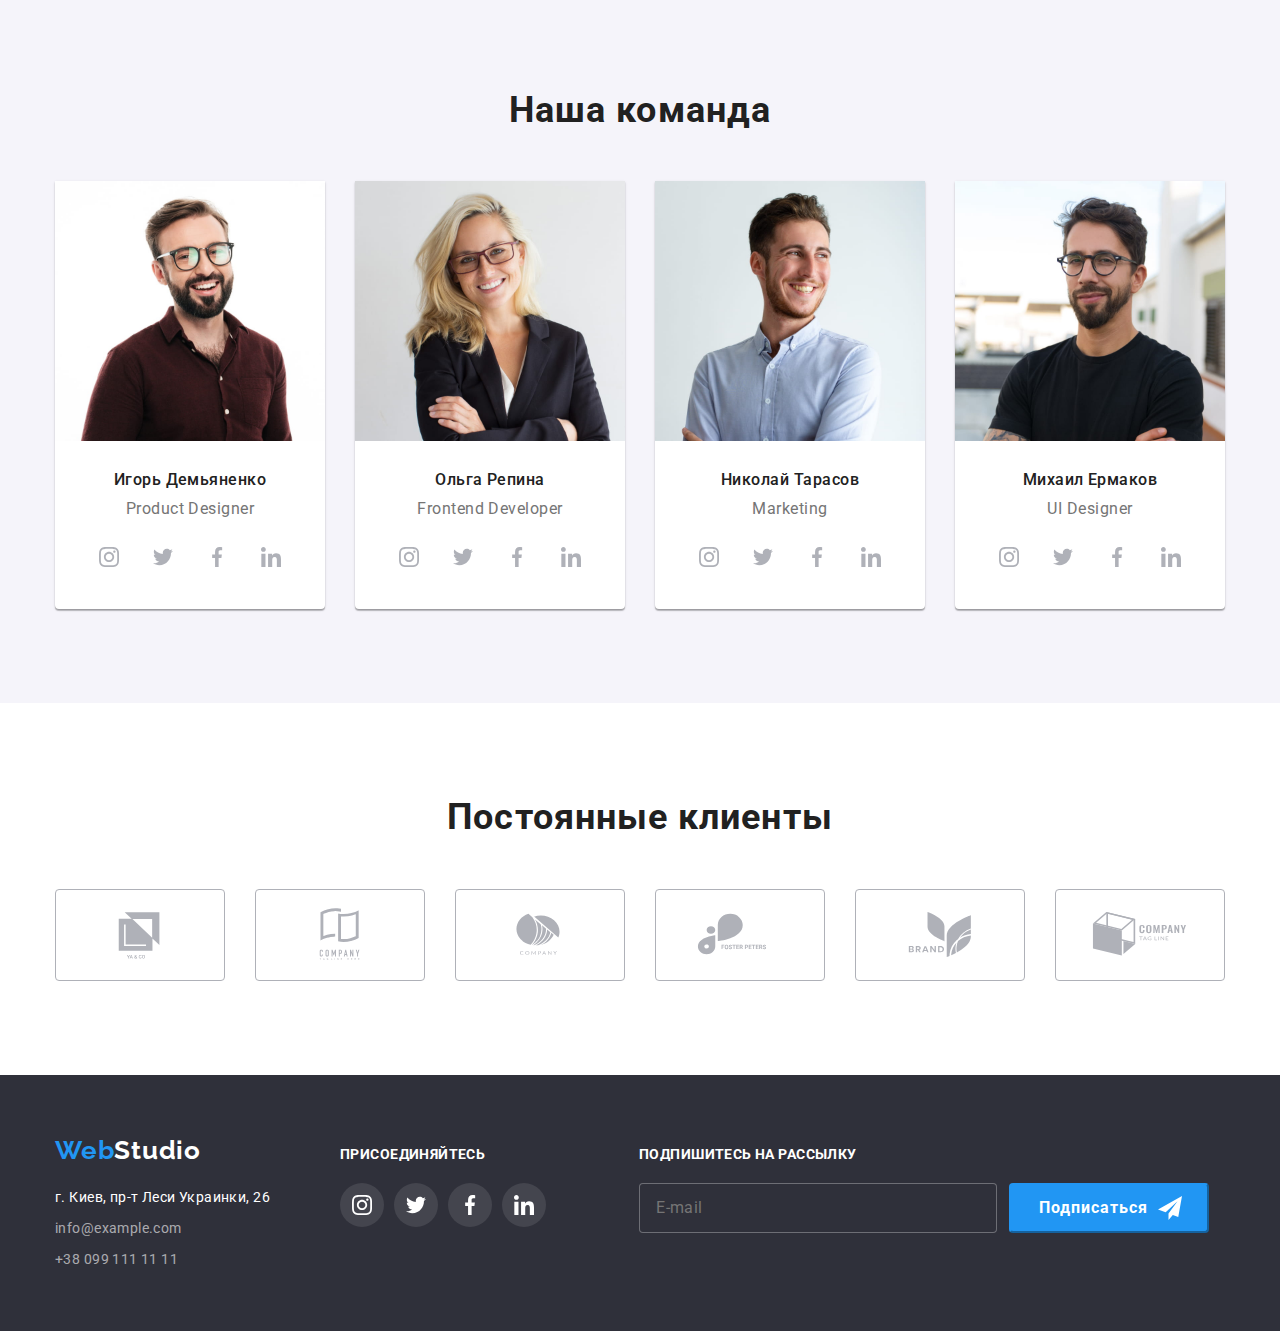
==== commit 8f18015e: "1" ====
--- a/index.html
+++ b/index.html
@@ -56,10 +56,29 @@
                     <button  data-modal-close class="close-btn" type="button">
                         <svg width="18px" height="18px" class="svg-close">
                             <use href="./images/icons.svg#icon-close">
-
                             </use>
                         </svg>
                     </button>
+                    <div>
+                        <b class="recall">Оставьте свои данные, мы вам перезвоним</b>
+                        <form class="modal-form">
+                            <label class="label-modal">Имя
+                                <input type="name">
+                            </label>
+                            <label class="label-modal">Телефон
+                                <input type="tel">
+                            </label>
+                            <label class="label-modal">Почта
+                                <input type="email">
+                            </label>
+                            <label class="label-modal">Комментарий
+                                <input type="text" placeholder="Введите текст">
+                            </label>
+                            <label class="">
+                                <input type="checkbox">Соглашаюсь с рассылкой и принимаю <span>Условия договора</span>
+                            </label>
+                        </form>
+                    </div>
                     
                 </div>
 
--- a/css/style.css
+++ b/css/style.css
@@ -253,6 +253,7 @@
   transition-property: transform, opacity, visibility;
   transition-duration: 250ms;
   transition-timing-function: cubic-bezier(0.4, 0, 0.2, 1);
+  z-index: 10;
 }
 .backdrop.is-hidden {
   transform: scale(0.7);
@@ -261,6 +262,7 @@
   visibility: hidden;
 }
 .modal {
+  padding: 40px;
   position: absolute;
   width: 528px;
   height: 581px;
@@ -299,6 +301,24 @@
 .close-btn:hover .svg-close {
   fill: var(--button-color);
 }
+/* форма модалки  */
+.recall {
+  display: block;
+  margin-bottom: 12px;
+  font-weight: 700;
+  font-size: 20px;
+  line-height: 1.15;
+  text-align: center;
+  letter-spacing: 0.03em;
+  color: var(--main-text-color);
+}
+.modal-form {
+}
+.label-modal {
+  display: flex;
+  flex-direction: column;
+  margin-bottom: 10px;
+}
 /* Наши плюсы */
 .services-picture {
   display: flex;
@@ -377,6 +397,7 @@
 
   background-color: rgba(47, 48, 58, 0.8);
 }
+
 /* Наша команда */
 .our-team {
   background-color: var(--dysine-color);
@@ -598,7 +619,9 @@
   font-size: 16px;
   line-height: 1.25;
   letter-spacing: 0.03em;
-
+  padding-left: 16px;
+
+  color: var(--bacnd-color);
   display: flex;
   align-items: center;
   height: 50px;
@@ -606,10 +629,14 @@
   background-color: var(--hero-foot-color);
   border: 1px solid rgba(255, 255, 255, 0.3);
   border-radius: 4px;
+  transition: border-color 250ms cubic-bezier(0.4, 0, 0.2, 1);
+}
+.input-form-ftr:focus,
+.input-form-ftr:hover {
+  border-color: var(--secondary-color);
 }
 .mail-btn {
   display: flex;
-
   align-items: center;
 
   font-weight: 700;
@@ -617,6 +644,7 @@
   line-height: 1.87;
   letter-spacing: 0.06em;
   color: var(--bacnd-color);
+  cursor: pointer;
 
   width: 200px;
   height: 50px;
@@ -625,13 +653,17 @@
   background-color: var(--secondary-color);
   border-radius: 4px;
   border-color: var(--secondary-color);
-}
+  transition: background-color 250ms cubic-bezier(0.4, 0, 0.2, 1);
+}
+.mail-btn:focus,
+.mail-btn:hover {
+  background-color: var(--button-color);
+}
+
 .send-icon {
   margin-left: 10px;
 }
-.label-form-ftr {
-  color: tomato;
-}
+
 /* Категории */
 
 .visually-hidden:not(:focus):not(:active) {
